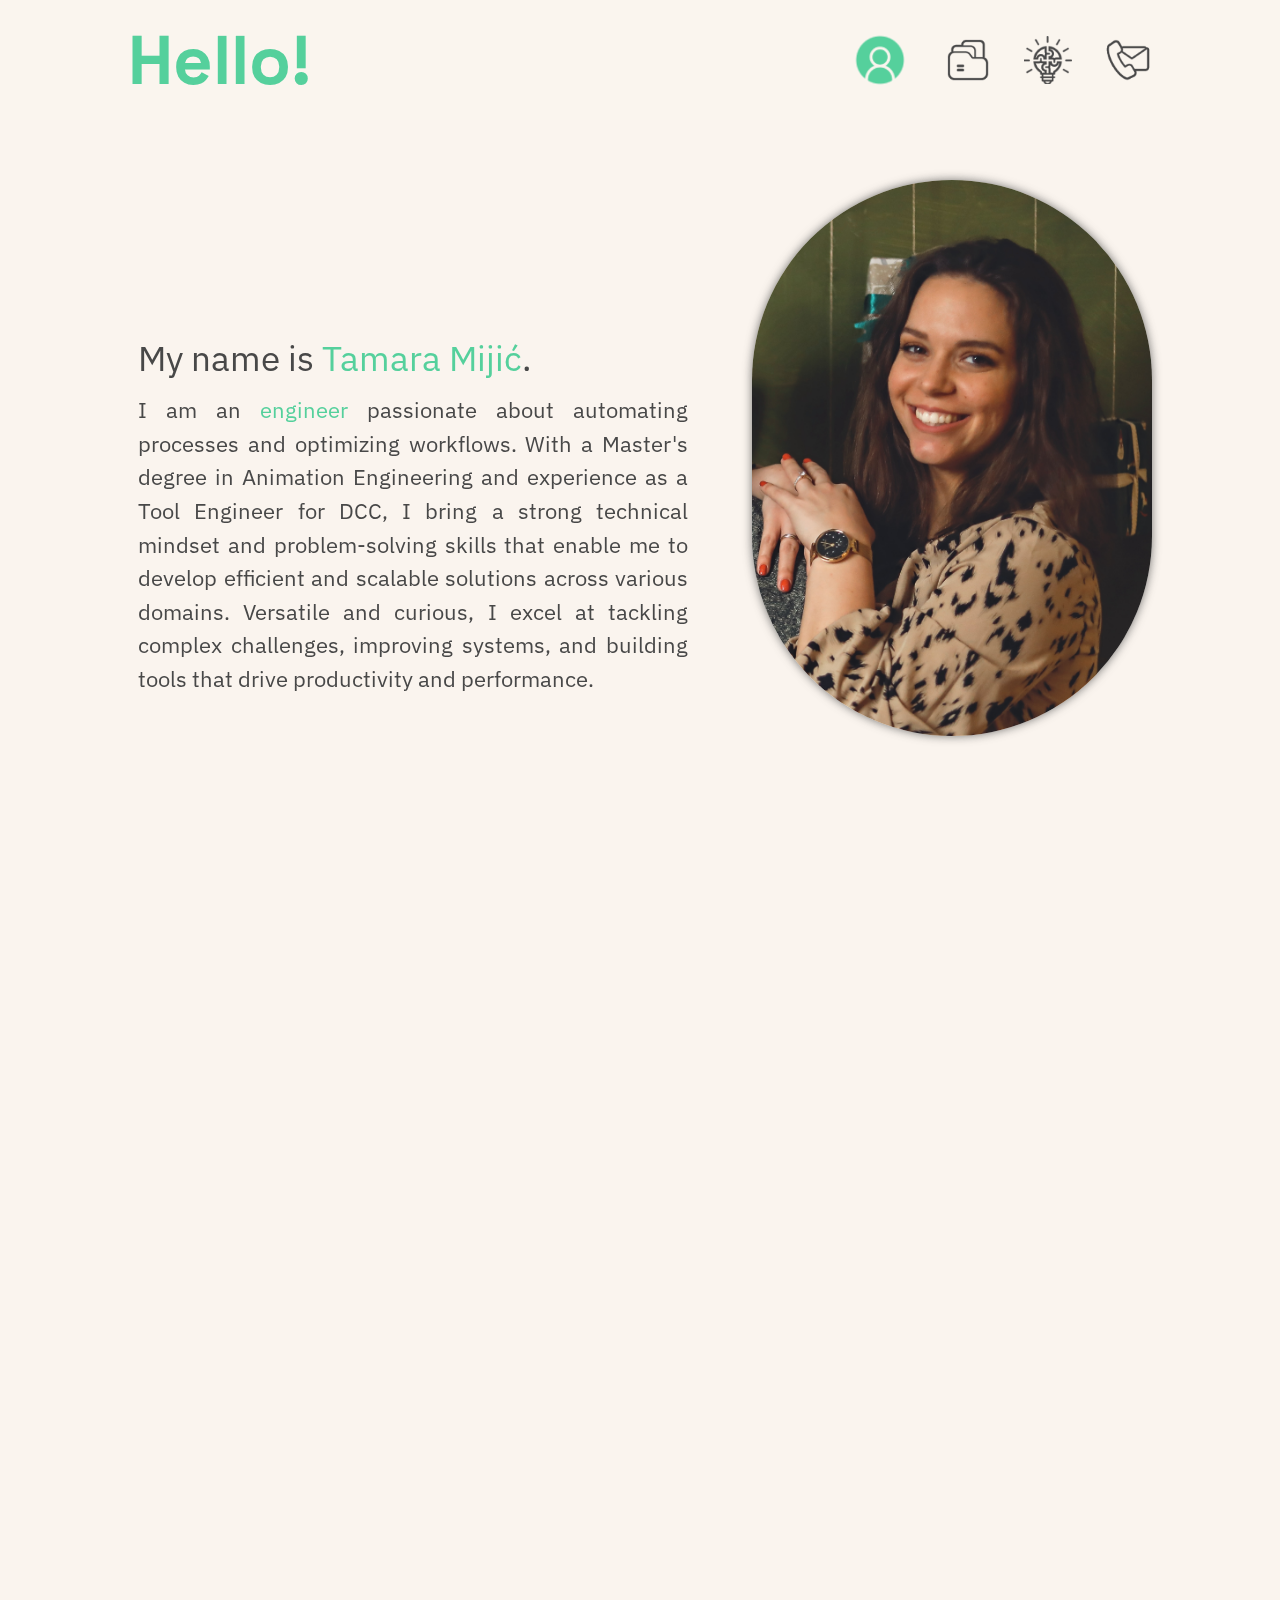
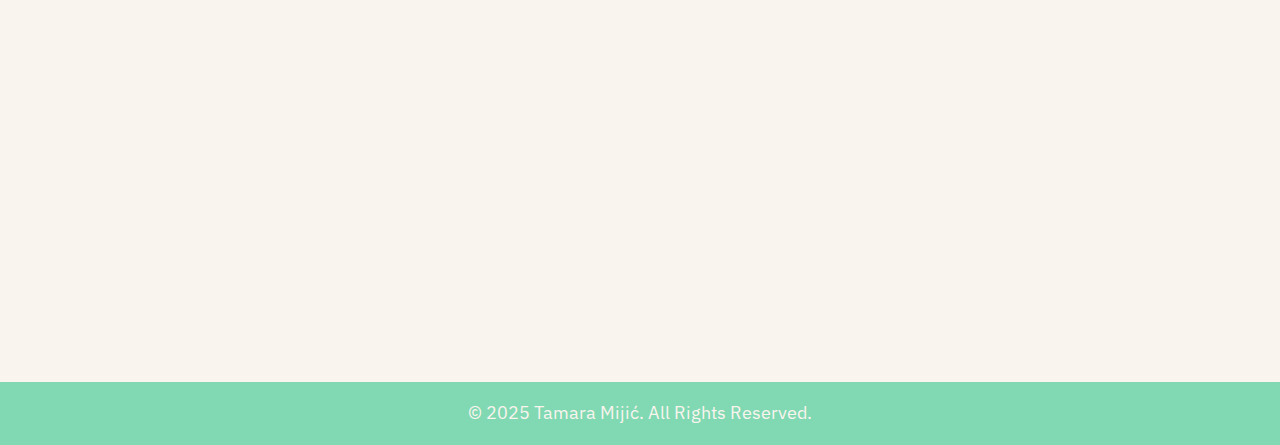
==== index.html @ fde425cc "Add files via upload" ====
<!DOCTYPE html>
<html lang="en">
<head>
    <meta charset="UTF-8">
    <meta name="viewport" content="width=device-width, initial-scale=1.0">
    <title>Tamara Mijic Portfolio</title>
    <link rel="stylesheet" href="styles.css">
    <link href="https://fonts.googleapis.com/css2?family=IBM+Plex+Sans:wght@400;700&family=Space+Grotesk:wght@400;700&display=swap" rel="stylesheet">

</head>
<body>

    <!-- Top Quick Access Menu with Icons (right-aligned) -->
    <header id="header">
        <div id="header-content">
            <h2 id="header-title">Hello!</h2>
            <div class="menu">
                <div id="aboutMenu" class="menu-item active" onclick="scrollToSection('about')">
                    <img src="icons/about-selected.png" alt="About" class="menu-icon">
                    <h2 class="menu-text">About me</h2>
                </div>
                <div id="projectsMenu" class="menu-item" onclick="scrollToSection('projects')">
                    <img src="icons/projects.png" alt="Projects" class="menu-icon">
                    <h2 class="menu-text">Projects</h2>
                </div>
                <div id="skillsMenu" class="menu-item" onclick="scrollToSection('skills')">
                    <img src="icons/skill.png" alt="Skills" class="menu-icon">
                    <h2 class="menu-text">Skills</h2>
                </div>
                <div id="contactMenu" class="menu-item" onclick="scrollToSection('contact')">
                    <img src="icons/contact.png" alt="Contact" class="menu-icon">
                    <h2 class="menu-text">Contact</h2>
                </div>
                <div id="Menu" class="dropdown" onclick="openMenu()">
                    <img src="icons/menu.png" alt="Contact" class="menu-icon">
                    <ul class="dropdown-menu">
                        <li class="dropdown-item"><a id="aboutDrop"><h3>About me</h3></a></li>
                        <li class="dropdown-item"><a id="projectsDrop"><h3>Projects</h3></a></li>
                        <li class="dropdown-item"><a id="skillsDrop"><h3>Skills</h3></a></li>
                        <li class="dropdown-item"><a id="contactDrop"><h3>Contact</h3></a></li>
                    </ul>
                </div>
            </div>
        </div>
    </header>

    <!-- Main content area with minimized side cards -->
    <main id="main-content">
        <section id="main-card">
            <div id="about" class="card visible">
                <img id="about-small-img" src="icons/tamaramijic.jpg" />
                <div>
                    <p>My name is <span class="highlight">Tamara Mijić</span>.</p>
                    <p>I am an <span class="highlight">engineer</span> passionate about automating processes and optimizing workflows. With a Master's degree in Animation Engineering and experience as a Tool Engineer for DCC, I bring a strong technical mindset and problem-solving skills that enable me to develop efficient and scalable solutions across various domains. Versatile and curious, I excel at tackling complex challenges, improving systems, and building tools that drive productivity and performance.</p>
                </div>
                <img id="about-big-img" src="icons/tamaramijic.jpg" />
            </div>
            
            <div id="projects" class="card">
                <div class="">
                    <!-- experience, freelance work, academic background, -->
                    <h2>My experience spans across multiple domains.<br>This section highlights some of the key projects I have contributed to, categorized based on my professional experience, academic background, and additional creative initiatives that showcase my creativity and technical versatility beyond tool development and 3D graphics.</h2>
                    <div>
                        <div id="playstudios" class="project-categories">
                            <div class="category" id="multi-project-1">
                                <h3>Professional Projects<br>as Tool Engineer</h3>
                                <div class="multi-project-names">
                                    <p>Explore my key contributions and achievements as a Tool Engineer, where I developed solutions to streamline workflows and enhance productivity.</p>
                                    <div>
                                        <a href="projects.html?project=pipeline">Pipeline Tool</a>
                                        <a href="projects.html?project=match-vertices">Match Vertex Weights Tool</a>
                                        <a href="projects.html?project=pack-atlases">Pack into Atlases Tool</a>
                                        <a href="projects.html?project=web-app">Web App</a>
                                    </div>
                                    <a href="projects.html#professional"class="projects-button">Read more</a>
                                </div>
                            </div>
<!--
                            <div class="category" id="multi-project-2">
                                <h3>Freelance</h3>
                                <div class="multi-project-names">
                                    <p>A glimpse into my freelance work, where I tackled diverse challenges in animation, rigging, and tool development.</p>
                                    <div>
                                        <a href="#">EvoFashion Blendshapes</a>
                                        <a href="#">Animation Generator</a>
                                    </div>
                                    <a href="projects.html#freelance" class="projects-button">Read more</a>
                                </div>
                            </div>
-->
                            <div class="category" id="multi-project-3">
                                <h3>Education</h3>
                                <div class="multi-project-names">
                                    <p>Discover my academic projects, including my Master’s and Bachelor’s theses, along with early modeling and animation works that built my foundation.</p>
                                    <div>
                                        <a href="projects.html?project=master">Master’s Thesis</a>
                                        <span>"Automatic system for detailed face rig based on blendshapes in Maya"</span>
                                        <a href="projects.html?project=bachelor">Bachelor’s Thesis</a>
                                        <span>"Automatic system for full body rig in Maya"</span>
                                        <a href="projects.html?project=modeling">Modeling Projects</a>
                                        <a href="projects.html?project=animation">Animation Projects</a>
                                    </div>
                                    <a href="projects.html#education" class="projects-button">Read more</a>
                                </div>
                            </div>
                            <div class="category" id="multi-project-4">
                                <h3>Additional Projects</h3>
                                <div class="multi-project-names">
                                    <p>A showcase of my work beyond tool engineering, including web development, design, and interior visualization projects.</p>
                                    <div>
                                        <a href="projects.html?project=web-dev">Web Development</a>
                                        <a href="projects.html?project=design">Design</a>
                                        <a href="projects.html?project=interior">Interior Visualization</a>
                                    </div>
                                    <a href="projects.html#additional" class="projects-button">Read more</a>
                                </div>
                            </div>
                        </div>
                    </div>
                </div>
            </div>      

            <div id="skills" class="card">
                <div class="content">
                    <div>
                        <h3 class="highlight">Technical Skills</h3>
                        <p>Python, C#, JavaScript, Swift, C++, SQL...</p>
                        <p>HTML, CSS, JS, React, REST APIs...</p>
                        <p>Maya, Unity, Photoshop, After Effects, UE4...</p>
                        <h3 class="highlight">Secondary Skills</h3>
                        <p>Modeling, rigging, animation, design (as a generalist)</p>
                        <h3 class="highlight">Soft Skills:</h3>
                        <p>Problem-solving, quick learning, flexibility, attention to detail...</p>
                    </div>
                    <img src="icons/skills2.png" />
                </div>
            </div>

            <div id="contact" class="card">
                <h1>Let's Work Together</h1>
                <p id="contact-description">
                    Have a project in mind, a job opportunity, or just want to say hi?<br> 
                    Feel free to reach out — I’d love to hear from you!
                </p>
                <div class="contact-content">
                    <div class="contact-item">
                        <h1>Connect with Me</h1>
                        <a href="https://www.linkedin.com/in/tamara-mijic-98b478173/" target="_blank" class="contact-button linkedin">
                            <h2>LinkedIn</h2>
                        </a>
                    </div>
                    <div class="contact-item">
                        <h1>Email Me</h1>
                        <a href="mailto:tamara.ledy.96@gmail.com" class="contact-button email">
                            <h2>tamara.ledy.96@gmail.com</h2>
                        </a>
                    </div>
                    <div class="contact-item">
                        <h1>Get My Resume</h1>
                        <a href="Resume_Tamara_Mijic.png" target="_blank" download="Resume_Tamara_Mijic.png" class="contact-button linkedin">
                            <h2>Resume</h2>
                        </a>
                    </div>
                </div>

                <p class="thank-you highlight">Thank You for Visiting!</p>
            </div>


        </section>
    </main>

    <footer>
        <p>&copy; 2025 Tamara Mijić. All Rights Reserved.</p>
    </footer>

    <script src="script.js"></script>
</body>
</html>
---- styles.css ----
:root {
    
    --primary-bg: #faf4ee;
    --secondary-bg: #484848;
    
    --light-color: rgb(85, 208, 156);
    --light-tr-color: rgba(85, 208, 156, 0.74);
    
    --dark-color: rgb(72, 72, 72);
    --dark-tr-color: rgba(72, 72, 72, 0.74);
    
    --transition-fast: all 0.3s ease;
    --transition-slow: all 1s ease 0.1s;
    
    --xxs-font-size: 0.85rem;
    --xs-font-size: 0.98rem;
    --s-font-size: 1.1rem;
    --m-font-size: 1.4rem;
    --ml-font-size: 1.7rem;
    --l-font-size: 2.2rem;
    --xl-font-size: 3rem;
    --xxl-font-size: 4.3rem;
    
}


/* Global Styles */
/*
html {
    scroll-behavior: smooth;
}
*/

body {
    font-family: 'IBM Plex Sans', sans-serif;
    margin: 0;
    padding: 0;
    background-color: var(--primary-bg);
    color: var(--dark-color);
}

h1, h2, h3 {
    font-family: 'Space Grotesk', sans-serif;
    margin: 0;
}

p {
    font-size: var(--m-font-size);
    text-align: justify;
    line-height: 1.5;
    margin: 0.5rem 0rem;
}


/* MENU */
/* container for head line */
header {
    background-color: rgba(250, 244, 238, 0.76);
    backdrop-filter: blur(10px);
    -webkit-backdrop-filter: blur(10px);
    position: fixed;
    top: 0;
    left: 0;
    right: 0;
    display: flex;
    justify-content: center;
    align-items: center;
    z-index: 1000;
    max-width: 100vw;
}

#header-content {
    display: flex;
    justify-content: space-between;
    align-items: center;
    width: 100%;
    padding: 1rem 10vw;
}

/* title changed based on card content */
#header-title {
    font-size: var(--xxl-font-size);
    color: var(--light-color);
}

/* container for menu items */
.menu {
    display: flex;
    justify-content: flex-end;
    gap: 2rem;
}

/* menu item initial */
.menu-item {
    display: flex;
    align-items: center;
    position: relative;
    overflow: hidden;
    cursor: pointer;
}
.menu-icon {
    width: 3rem;
    height: 3rem;
    margin: 0.5rem 0;
    transition:
        transform 0.1s ease,
        margin 0.1s ease;
}
.menu-text {
    display: inline-block;
    visibility: hidden;
    overflow: hidden;
    white-space: nowrap;
    border-radius: 0.3rem;
    font-size: var(--m-font-size);
    text-align: center;
    width: 0;
    margin-left: 0;
    padding: 0;
    opacity: 0;
    transition:
        all 0.5s ease 0.3s,
        opacity 0.3s ease 0.3s,
        visibility 0s linear 0.3s;
}
/* active menu item text color */
.active .menu-text {
    color: var(--light-color)
}

/* Dropdown Menu */
.dropdown-menu {
    list-style: none;
    position: absolute;
    top: 100%;
    right: 0;
    background: rgba(250, 244, 238, 0.76);
    background-filter: blur(10px);
    -webkit-backdrop-filter: blur(10px);
    padding: 0rem;
    margin: 0rem;
    display: none;
    min-width: 7rem;
    box-shadow: 0px 4px 4px rgba(0, 0, 0, 0.27);
    z-index: 1001;
    width: 7rem;
    border-bottom-left-radius: 0.8rem;
}

.dropdown-item {
    margin: 0rem;
    font-size: var(--xs-font-size);
    height: 2.8rem;
    text-align: center;
    align-content: center;
    text-transform: uppercase;
}

.dropdown-item:hover {
    color: var(--light-color);
    transform: scale(1.1);
}

@media (min-width: 450px) {
    #header-title {
        font-size: var(--xl-font-size);
        padding-left: 0rem;
    }
    #Menu {
        display: none;
    }
}

/* only for wide screen show menu text */
@media (min-width: 950px) {
    /* text for hovered item   */
    .menu-item:hover .menu-text {
        width: 6.25rem;
        visibility: visible;
        opacity: 1;
        margin-left: 0.3rem;
        padding: 0.3rem 0.625rem;
        transition-delay: 0s, 0s, 0s, 0s, 0s;
    }
    /* icon for active and hovered item   */
    .menu-item:hover .menu-icon, .active .menu-icon {
        transform: scale(1.3);
        margin: 0.5rem 0.5rem;
    }
    #Menu {
        display: none;
    }
    #header-title {
        font-size: var(--xxl-font-size);
    }
}

/* small screen only pops up icon and change its color */
@media (max-width: 450px) {
    .menu {
        gap: 0.3rem;
    }
    #header-content {
        padding: 1rem 1.4rem;
    }
    #header-title {
        font-size: var(--l-font-size);
        padding-left: 0.4rem;
    }
    .menu-icon {
        width: 2.1rem;
        height: 2.1rem;
    }
    .menu-item:not(.active) {
        display: none;
    }
    .menu-item:hover .menu-icon, .active .menu-icon {
        transform: scale(1.25);
        margin: 0.24rem;
    }
}


/* MAIN CONTENT */
/* centred content */
main {
    display: flex;
    justify-content: center;
    align-items: center;
    width: 100%;
    margin: 0;
    padding: 0;
}

/* container for full content is 85%, as one column layout, start from top */
#main-card {
    max-width: 100%;
/*    width: 85%;*/
    display: flex;
    flex-direction: column;
    justify-content: center;
    align-items: center;
    margin: 0;
    padding: 0;
    overflow-x: hidden;
}



.card {
/*    position: relative;*/
    max-width: 80vw;
    padding: 3rem;
    padding-top: 6.25rem;
    border-radius: 0.5rem;
    opacity: 0;
/*    right: -8.125rem;*/
/*    transform: translateX(8.125rem);*/
    will-change: opacity, transform;
    transition:
        opacity 0.5s ease-out,
        transform 0.5s ease-out;
}

@media (max-width: 950px) {
    #main-card {
        overflow-x: scroll;
    }
    
}

.visible {
    opacity: 1;
/*    transform: translateX(0);*/
}

.highlight{
    color: var(--light-color);
}

.highlight-tr{
    color: var(--light-tr-color);
}

.content {
    display: flex;
    justify-content: space-between;
    flex-wrap: wrap;
/*    width: 100%;*/
}

#about {
    display: flex;
    justify-content: center;
    align-items: center;
    flex-direction: row;
}

#about p {
    margin-left: 0.625rem;
    margin-right: 4rem;
    max-width: 35rem;
}

#about p:first-child {
    margin-top: 12.5rem;
    font-size: var(--l-font-size);
}

#about img {
    max-width: 25rem;
    height: auto;
    border-radius: 15.6rem;
    margin-top: 5rem;
    box-shadow: 0px 0px 10px var(--dark-tr-color);
}

#about-small-img {
    width: 17rem;
    display: none;
    margin: 0rem;
}

@media (max-width: 950px) {
    #about {
        flex-direction: column;
    }
    #about p:first-child {
        margin-top: 3rem;
    }
    #about-big-img {
        display: none;
    }
    
    #about-small-img {
        display: block;
        margin: 0rem;
    }
    p {
        text-align: center;
    }
    #about p {
        margin-right: 0rem;
    }
}

@media (max-width: 750px) {
    p {
        font-size: var(--s-font-size);
    }
    #about p:first-child {
        font-size: var(--ml-font-size);
    }
}

#projects {
    padding-top: 10rem;
    padding-bottom: 9.4rem;
}

#projects{
    display: flex;
    flex-direction: column;
    justify-content: center;
/*    max-width: 80em;*/
    align-items: center;
    gap: 1rem;
}

#projects h2 {
    text-align: center;
    font-size: var(--m-font-size);
    font-weight: 400;
    line-height: 1.3;
    max-width: 50em;
    padding: 0rem 2.5rem;
}

.project-categories {
    display: flex;
    gap: 1.9rem;
    padding: 0.625rem 0rem;
    display: flex;
    justify-content: center;
    align-items: center;
    flex-wrap: wrap;
}

.category {
    width: 18.75rem;
    height: 20.625rem;
    border-radius: 1.9rem;
    box-shadow: 0 4px 1px rgba(1, 1, 1, 0.2);
    font-size: var(--m-font-size);
    padding: 0rem 1rem 0rem 1rem;
    display: flex;
    flex-direction: column;
    justify-content: center;
    align-items: center;
    background-color: var(--light-tr-color);
    margin-bottom: auto;
    transition:
        var(--transition-slow);
/*        all 1s ease 0.1s;*/
}

.category:hover {
    padding: 1.9rem 1.25rem 0rem 1.25rem;
    background-color: rgb(100, 100, 100, 0.1);
}

#multi-project-1:hover {
    height: 30.6rem;
}
/*
#multi-project-2:hover {
    height: 22.2rem;
}
*/
#multi-project-3:hover {
    height: 34.2rem;
}
#multi-project-4:hover {
    height: 24.8rem;
}

.multi-project-names {
    display: flex;
    flex-direction: column;
    justify-content: center;
    gap: 1.25rem;
    width: 100%;
    opacity: 0;
    height: 0%;
    transition:
        all 0.7s ease 0.1s;
}

.multi-project-names p{
    text-align: center;
    font-size: var(--xs-font-size);
}

.multi-project-names a{
    text-align: center;
    font-size: 1.25rem;
    text-decoration: none;
    color: var(--light-tr-color);
    font-weight: 600;
}

.multi-project-names a:visited {
    color: var(--light-tr-color);
}

.multi-project-names a:hover {
    color: rgb(116, 203, 166);
    transform: scale(1.08);
}

.multi-project-names div {
    display: flex;
    flex-direction: column;
    justify-content: center;
    gap: 0.625rem;
}


.category:hover .multi-project-names {
    opacity: 1;
    height: 100%;
    transition:
        var(--transition-slow),
        opacity 0.8s ease 0.7s;
}

.category h3 {
    margin: 0rem;
    text-align: center;
    margin-top: 0rem;
    transition:
        all 0.9s ease 0.1s;
    z-index: 200;
    font-size: var(--l-font-size);
}

.category h3, .project h3 {
    color: var(--primary-bg);
    
}

.category:hover h3 {
    font-size: var(--ml-font-size);
    color: var(--light-color);
    margin-top: 0.625rem;
    transition:
        all 1s ease 0.1s;
}

.projects-button {
    text-decoration: none;
    width: 13.75rem;
    border-radius: 1.9rem;
    color: var(--primary-bg) !important;
    font-weight: 400 !important;
    background-color: var(--light-tr-color);
    padding: 1rem 1.6rem;
    box-shadow: 0px 3px 1px var(--dark-tr-color);
    font-size: var(--s-font-size);
    border: none;
    margin: 1.25rem 1.25rem;
}

.projects-button:hover {
    transform: scale(1.05);
    background-color: rgb(116, 203, 166);
    box-shadow: 0px 3px 1px var(--dark-color);
}

.multi-project-names span{
    font-size: var(--xs-font-size);
    color: rgb(116, 203, 166);
    text-align: center;
    margin-top: -0.5rem;
    margin-bottom: 0.18rem;
    padding: 0rem 2rem;
}

@media (max-width: 750px) {
    #projects h2 {
        font-size: var(--s-font-size);
    }
    .category {
        width: 15rem;
        height: 17rem;
    }
    .multi-project-names p{
        font-size: var(--xs-font-size);
    }
    .multi-project-names a{
        font-size: var(--s-font-size);
    }
    .category h3 {
        font-size: var(--ml-font-size);
    }
    .category:hover h3 {
        font-size: var(--m-font-size);
    }
    .multi-project-names span {
        font-size: var(--xs-font-size);
        padding: 0rem;
    }
    .projects-button {
        width: 9.5rem;
    }
    
}

#skills h3 {
    margin-top: 1.2rem;
    margin-bottom: 0.5rem;
    font-size: var(--ml-font-size);
}

#skills h3:first-child {
    margin-top: 15rem;
}

#skills p {
    margin-bottom: 0.5rem;
    text-align: left;
}

#skills img {
    max-height: 40vw;
    margin-top: 5rem;
}


@media (max-width: 950px) {
    #skills h3:first-child {
        margin-top: 0rem;
    }
    #skills img {
        margin: 3rem;
        max-height: 35rem;
    }
    #skills p {
        font-size: var(--s-font-size);
    }
    #skills h3 {
        font-size: var(--m-font-size);
    }
}

@media (max-width: 750px) {
    #skills h3:first-child {
        margin-top: 0rem;
    }
    #skills img {
        max-height: 28rem;
    }
}

#contact {
    text-align: center;
    margin: 3.2rem 0rem;
    max-width: 80vw;
}

.contact-content {
    display: flex;
    justify-content: center;
    gap: 6.25rem;
    flex-wrap: wrap;
    max-width: 80vw;
}

#contact h1 {
    font-size: 1.9rem;
    margin: 0.9rem;
}

#contact-description {
    margin-top: 2.5rem;
    margin-bottom: 1rem;
    text-align: center;
}

.thank-you {
    margin-top: 5rem;
    font-size: var(--xl-font-size);
    font-weight: 800;
    text-align: center;
}

#contact a{
    color: var(--light-color);
    text-decoration: none;
}

#contact a:visited{
    color: var(--light-color);
}

#contact a:hover{
    color: rgb(123, 237, 189);
}

@media (max-width: 750px) {
    .contact-content {
        gap: 2rem;
    }
    
    #contact h1 {
        font-size: var(--m-font-size);
        margin: 0.5rem;
    }
    
    .thank-you {
        margin-top: 3rem;
        font-size: var(--ml-font-size);
    }
    
    h2 {
        font-size: var(--m-font-size);
        margin-top: 0.5rem;
        margin-bottom: 0.3rem;
    }
    
    #contact-description {
        font-size: var(--s-font-size);
        margin-top: 1.5rem;
    }
}


footer {
    text-align: center;
    padding: 0.625rem 0rem;
    color: var(--dark-color);
    background-color: var(--light-tr-color);
    
}

footer p {
    text-align: center;
    font-size: var(--s-font-size);
    color: var(--primary-bg);
}


/* PROJECTS */
.menu a{
    text-decoration: none;
    color: inherit;
}

#projects-footer {
    display: flex;
    justify-content: center;
    gap: 3.2rem;
    align-items: center;
    margin-left: -3.75rem;
}

#projects-footer h2{
    text-align: center;
    font-size: var(--m-font-size);
    color: var(--primary-bg);
    margin: 1.25rem 0rem;
}

#projects-footer a {
    text-decoration: none;
}

#projects-footer a:hover h2 {
    transform: scale(1.13);
    color: rgb(183, 253, 224);
}

.projects-section {
    display: flex;
    flex-direction: column;
    justify-content: center;
    align-items: center;
    gap: 1rem;
}

#professional {
    padding-top: 9.4rem;
}

.projects-section h2 {
    text-align: center;
}

.project-carousel {
    display: flex;
    overflow-x: scroll;
    gap: 1.9rem;
    padding: 0.625rem 0.625rem;
    display: flex;
    justify-content: center;
    align-items: center;
}

.project {
    width: 12rem;
    height: 24rem;
    background: rgb(62, 62, 62, 0.5);
    border-radius: 1.9rem;
    box-shadow: -3px 5px 1px var(--light-tr-color);
    font-size: var(--m-font-size);
    padding: 1.6rem 1.25rem;
    margin: 0.625rem;
    display: flex;
    flex-direction: column;
    justify-content: flex-end;
    align-items: flex-start;
    background-position: center;
    background-repeat: no-repeat;
    background-blend-mode:  normal;
    cursor: pointer;
    opacity: 1;
    transition:
        all 0.3s ease 0s;
}


.project:hover {
    transform: scale(1.08);
}

.project:hover, .project.active {
    opacity: 0.6;
    background-blend-mode: screen;
}

#pipeline {
    background: url(icons/pioeline.png), var(--light-tr-color);
    background-size: cover;
}
#pack-atlases {
    background: url(icons/pack-into-atlases1.png), var(--light-tr-color);
    background-size: cover;
}
#match-vertices {
    background: url(icons/match-vertices.png), var(--light-tr-color);
    background-size: cover;
}
#web-app {
    background: url(icons/web-app.png), var(--light-tr-color);
    background-size: cover;
}
#master {
    background: url(icons/master.png), var(--light-tr-color);
    background-size: cover;
}
#bachelor {
    background: url(icons/bachelor.png), var(--light-tr-color);
    background-size: cover;
}
#modeling {
    background: url(icons/modeling.png), var(--light-tr-color);
    background-size: cover;
}
#animation {
    background: url(icons/animations.png), var(--light-tr-color);
    background-size: cover;
}
#web-dev {
    background: url(icons/web.png), var(--light-tr-color);
    background-size: cover;
}
#design {
    background: url(icons/design.png), var(--light-tr-color);
    background-size: cover;
}
#interior {
    background: url(icons/interior.png), var(--light-tr-color);
    background-size: cover;
}

.content-card {
    padding: 0rem;
    margin: 0 5rem 3rem 5rem;
    width: 90vw;
    height: auto;
    max-height: 43rem;
    background-color: rgb(100, 100, 100, 0.1);
    border-radius: 1.9rem;
    box-shadow: 0 4px 1px rgba(1, 1, 1, 0.2);
    transition:
        all 0.7s ease,
        max-height 0.7s ease;
    overflow-y: scroll;
    overflow-x: scroll;
}

.project-content {
    padding: 0rem;
    margin: 0rem;
    max-height: 0rem;
    opacity: 0;
    overflow: hidden;
    transition:
        max-height 0.7s ease,
        opacity 1s ease 0.5s,
        padding 0.7s ease 0.3s;
}

.project-content.active {
    max-height: 62.5rem;
    opacity: 1;
}

.project-content h2 {
    text-align: center;
}

.project-content ul il p span {
    font-size: var(--m-font-size);
    font-family: 'Space Grotesk', sans-serif;
}

.project-content p {
    font-size: var(--s-font-size);
}

.project-contnet-img {
    margin: 1.9rem;
    padding: 0.625rem;
}

.project-contnet-img img {
    margin: 3.2rem;
    border-radius: 0.625rem;
    width: 31.25rem;
}

.project-inline {
    padding-right: 2.5rem;
}

.project-img-inline {
    float: right;
    margin: 1.25rem;
    padding: 1.25rem;
    max-width: 44rem;
    height: auto;
}

.project-img-inline img {
    height: auto;
    display: block;
}

.project-content ul il p {
    margin: 0.5rem;
}

p.highlight2 {
    font-size: var(--s-font-size);
    text-transform: uppercase;
    margin-top: 1.875rem !important;
    margin-top: 0.8rem !important;
}

.project-text {
    display: inline-flex;
    justify-content: center;
    align-items: center;
}

iframe {
    flex-shrink: 0;
}

.project-text iframe {
    margin: 0rem 2.5rem;
}

.big-image {
    height: 22rem;
    display: flex;
    justify-content: space-evenly;
    align-items: center;
    margin-bottom: -0.625rem;
    z-index: 1;
    transition:
        all 1s ease 0.1s;
}

.big-image img {
    object-fit: cover;
    border-radius: 0.625rem;
}

.small-img-row {
    display: flex;
    flex-direction: row;
    justify-content: flex-start;
    width: 100%;
    gap: 0.32rem;
    overflow-x: scroll;
    scroll-behavior: smooth;
    z-index: 99;
    padding-top: 1.25rem;
}

#animation-content .small-img-row {
    justify-content: space-around;
    gap: 3.2rem;
}

.small-img-row img:first-child {
    margin-left: 6.25rem;
}
.small-img-row img:last-child {
    margin-right: 6.25rem;
}

.small-img {
    border: 2px solid rgba(250, 244, 238, 0.22);
    width: 18.75rem;
    height: auto;
    object-fit: cover;
    border-radius: 1rem;
    cursor: pointer;
    z-index: 99;
    padding: 0rem;
    box-shadow: none;
    transition:
        transform 0.3s,
        border-radius 0.7s ease 0.1s;
}

.small-img:hover {
    transform: translateY(-17px);
}

.small-img.active {
    border-radius: 3.75rem;
}

.gallery-imgs {
    overflow-x: scroll;
    display: flex;
    flex-direction: row;
    justify-content: flex-start;
    height: 34rem;
    overflow-x: scroll;
    scroll-behavior: smooth;
}

.gallery-img {
    margin-top: auto;
    margin-bottom: auto;
    transition:
        transform 1s ease 0.1s;
}

.gallery-img:hover {
    transform: scale(1.5);
}

#designFirst {
    margin-left: 3.2rem;
}
#designLast {
    margin-right: 3.2rem;
}

#designFirst:hover {
    transform: scale(1.5) translateX(2rem);
}

#designLast:hover {
    transform: scale(1.5) translateX(-4.4rem);
}

.gallery-img img {
    padding: 3.2rem;
    border-radius: 0.625rem;
    height: 22rem;
}

#web-dev-content .content {
    justify-content: center;
    gap: 6.25rem;
}

#web-dev-content .content p {
    text-align: center;
    margin-top: 0rem;
}

.align-center {
    display: flex;
    flex-direction: column;
    justify-content: center;
    align-items: center;
    height: 100%;
}

.align-center h3 {
    margin-top: 1.25rem;
}

#interior-content img {
    max-width: 60vw;
    border-radius: 1.25rem;
    margin-top: 1rem;
}

@media (max-width: 768px) {

}
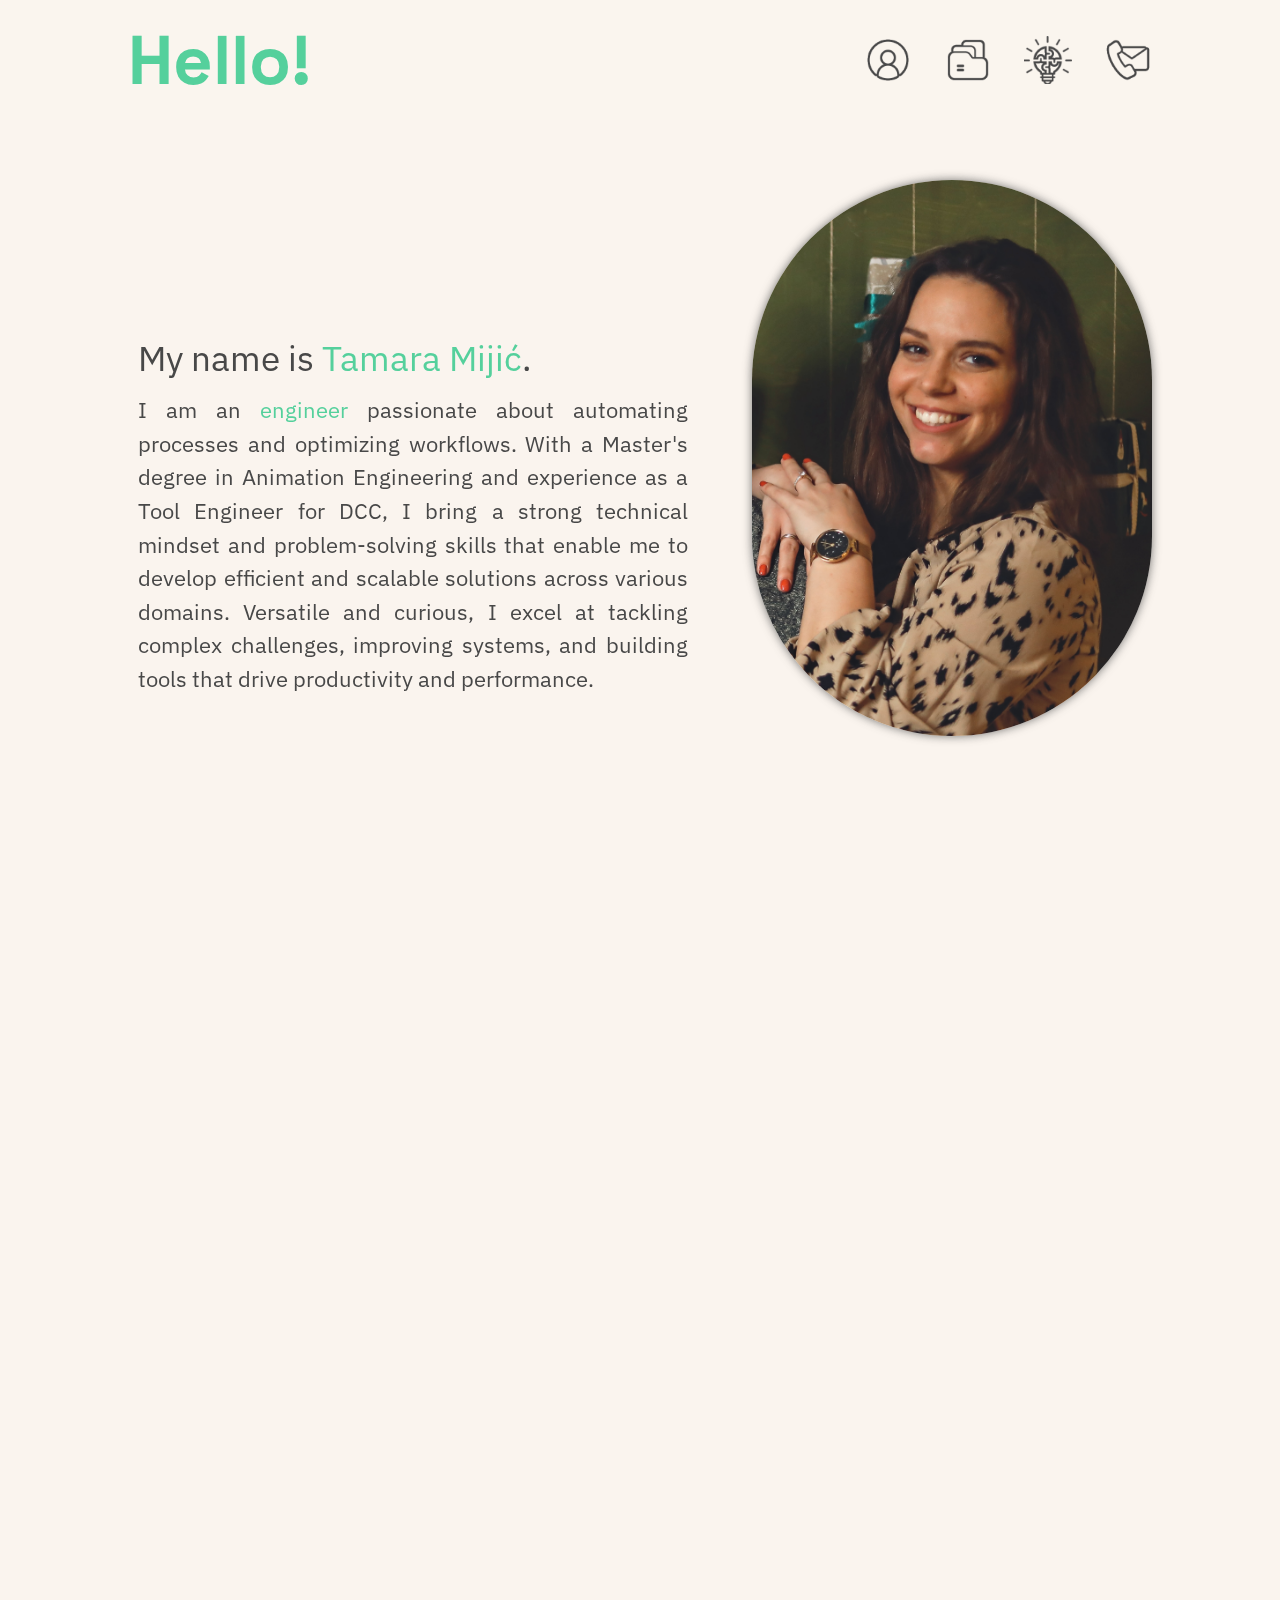
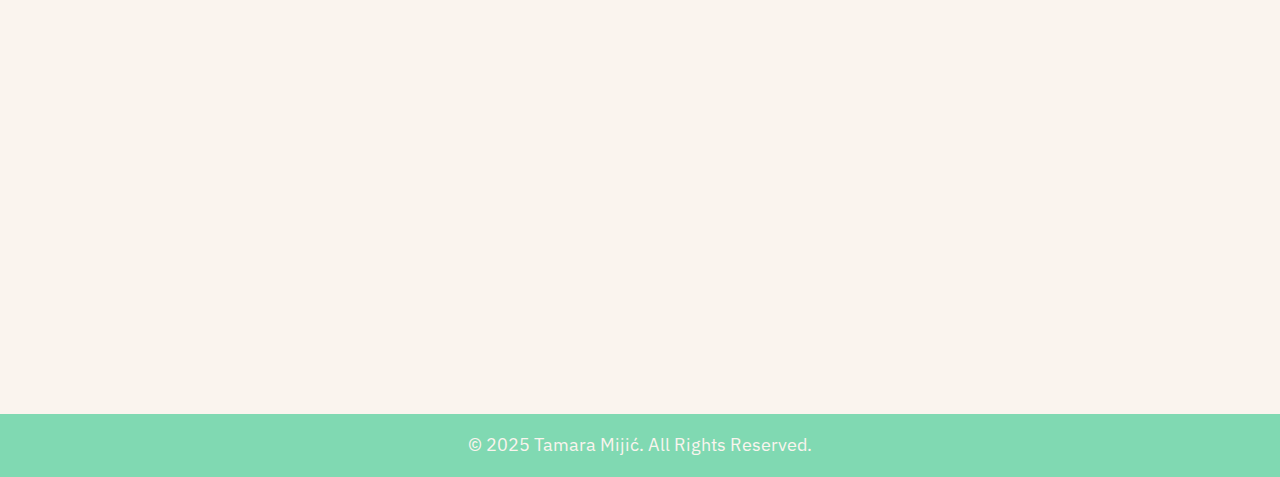
==== commit 48d5f55b: "polish" ====
--- a/index.html
+++ b/index.html
@@ -15,24 +15,24 @@
         <div id="header-content">
             <h2 id="header-title">Hello!</h2>
             <div class="menu">
-                <div id="aboutMenu" class="menu-item active" onclick="scrollToSection('about')">
-                    <img src="icons/about-selected.png" alt="About" class="menu-icon">
+                <div id="aboutMenu" class="menu-item" onclick="scrollToSection('about')">
+                    <img src="./icons/about.png" alt="About" class="menu-icon">
                     <h2 class="menu-text">About me</h2>
                 </div>
                 <div id="projectsMenu" class="menu-item" onclick="scrollToSection('projects')">
-                    <img src="icons/projects.png" alt="Projects" class="menu-icon">
+                    <img src="./icons/projects.png" alt="Projects" class="menu-icon">
                     <h2 class="menu-text">Projects</h2>
                 </div>
                 <div id="skillsMenu" class="menu-item" onclick="scrollToSection('skills')">
-                    <img src="icons/skill.png" alt="Skills" class="menu-icon">
+                    <img src="./icons/skill.png" alt="Skills" class="menu-icon">
                     <h2 class="menu-text">Skills</h2>
                 </div>
                 <div id="contactMenu" class="menu-item" onclick="scrollToSection('contact')">
-                    <img src="icons/contact.png" alt="Contact" class="menu-icon">
+                    <img src="./icons/contact.png" alt="Contact" class="menu-icon">
                     <h2 class="menu-text">Contact</h2>
                 </div>
                 <div id="Menu" class="dropdown" onclick="openMenu()">
-                    <img src="icons/menu.png" alt="Contact" class="menu-icon">
+                    <img src="./icons/menu.png" alt="Contact" class="menu-icon">
                     <ul class="dropdown-menu">
                         <li class="dropdown-item"><a id="aboutDrop"><h3>About me</h3></a></li>
                         <li class="dropdown-item"><a id="projectsDrop"><h3>Projects</h3></a></li>
@@ -48,12 +48,12 @@
     <main id="main-content">
         <section id="main-card">
             <div id="about" class="card visible">
-                <img id="about-small-img" src="icons/tamaramijic.jpg" />
+                <img id="about-small-img" src="./images/tamaramijic.jpg" />
                 <div>
                     <p>My name is <span class="highlight">Tamara Mijić</span>.</p>
                     <p>I am an <span class="highlight">engineer</span> passionate about automating processes and optimizing workflows. With a Master's degree in Animation Engineering and experience as a Tool Engineer for DCC, I bring a strong technical mindset and problem-solving skills that enable me to develop efficient and scalable solutions across various domains. Versatile and curious, I excel at tackling complex challenges, improving systems, and building tools that drive productivity and performance.</p>
                 </div>
-                <img id="about-big-img" src="icons/tamaramijic.jpg" />
+                <img id="about-big-img" src="./images/tamaramijic.jpg" />
             </div>
             
             <div id="projects" class="card">
@@ -132,7 +132,7 @@
                         <h3 class="highlight">Soft Skills:</h3>
                         <p>Problem-solving, quick learning, flexibility, attention to detail...</p>
                     </div>
-                    <img src="icons/skills2.png" />
+                    <img src="./images/skills2.png" />
                 </div>
             </div>
 
@@ -157,7 +157,7 @@
                     </div>
                     <div class="contact-item">
                         <h1>Get My Resume</h1>
-                        <a href="Resume_Tamara_Mijic.png" target="_blank" download="Resume_Tamara_Mijic.png" class="contact-button linkedin">
+                        <a href="TamaraMijic_Resume.pdf" target="_blank" download="TamaraMijic_Resume.pdf" class="contact-button linkedin">
                             <h2>Resume</h2>
                         </a>
                     </div>
--- a/styles.css
+++ b/styles.css
@@ -25,11 +25,9 @@
 
 
 /* Global Styles */
-/*
 html {
     scroll-behavior: smooth;
 }
-*/
 
 body {
     font-family: 'IBM Plex Sans', sans-serif;
@@ -379,6 +377,7 @@
 .project-categories {
     display: flex;
     gap: 1.9rem;
+    margin-top: 2rem;
     padding: 0.625rem 0rem;
     display: flex;
     justify-content: center;
@@ -720,6 +719,18 @@
     color: rgb(183, 253, 224);
 }
 
+@media (max-width: 750px) {
+    #projects-footer {
+        flex-direction: column;
+        gap: 0;
+        margin-left: 0;
+    }
+    #projects-footer h2 {
+        font-size: var(--s-font-size);
+        margin: 0.5rem;
+    }
+}
+
 .projects-section {
     display: flex;
     flex-direction: column;
@@ -739,7 +750,8 @@
 .project-carousel {
     display: flex;
     overflow-x: scroll;
-    gap: 1.9rem;
+    width: 100vw;
+    gap: 1vw;
     padding: 0.625rem 0.625rem;
     display: flex;
     justify-content: center;
@@ -768,6 +780,20 @@
         all 0.3s ease 0s;
 }
 
+@media (max-width: 750px) {
+    .project-carousel {
+        gap: 0;
+    }
+    .project {
+        width: 5rem;
+        padding: 1rem 0.3rem;
+        height: 9rem;
+        font-size: var(--xxs-font-size);
+        margin: 0.4rem;
+        border-radius: 0.9rem;
+    }
+}
+
 
 .project:hover {
     transform: scale(1.08);
@@ -825,8 +851,9 @@
 
 .content-card {
     padding: 0rem;
-    margin: 0 5rem 3rem 5rem;
-    width: 90vw;
+    margin: 0 25rem 3rem 25rem;
+    max-width: 95vw;
+    width: 80vw;
     height: auto;
     max-height: 43rem;
     background-color: rgb(100, 100, 100, 0.1);
@@ -837,6 +864,13 @@
         max-height 0.7s ease;
     overflow-y: scroll;
     overflow-x: scroll;
+}
+
+@media (max-width: 750px) {
+    .content-card {
+        margin: 0;
+        width: 95vw;
+    }
 }
 
 .project-content {
@@ -852,7 +886,7 @@
 }
 
 .project-content.active {
-    max-height: 62.5rem;
+/*    max-height: 62.5rem;*/
     opacity: 1;
 }
 
@@ -872,6 +906,12 @@
 .project-contnet-img {
     margin: 1.9rem;
     padding: 0.625rem;
+}
+
+@media (max-width: 750px) {
+    .project-contnet-img{
+        margin: 0;
+    }
 }
 
 .project-contnet-img img {
@@ -1030,6 +1070,7 @@
 #web-dev-content .content {
     justify-content: center;
     gap: 6.25rem;
+    margin-top: 2rem;
 }
 
 #web-dev-content .content p {
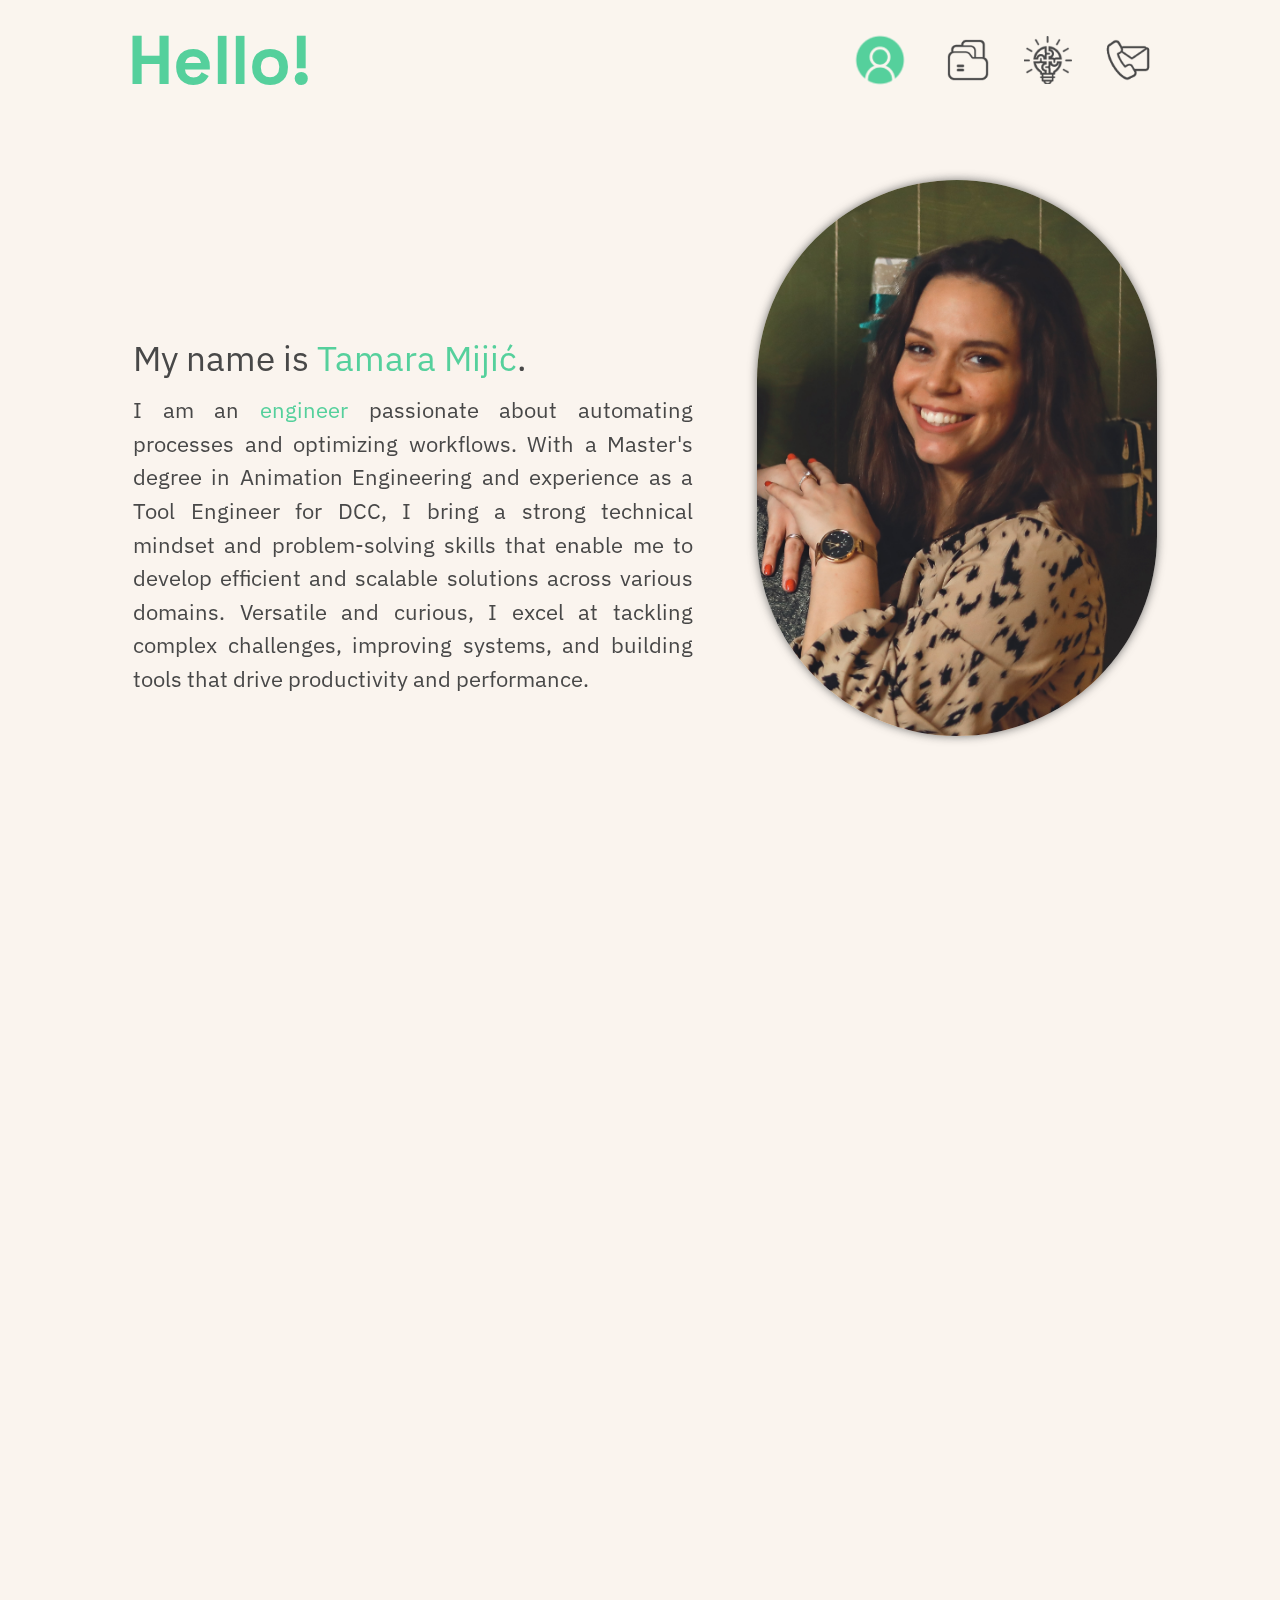
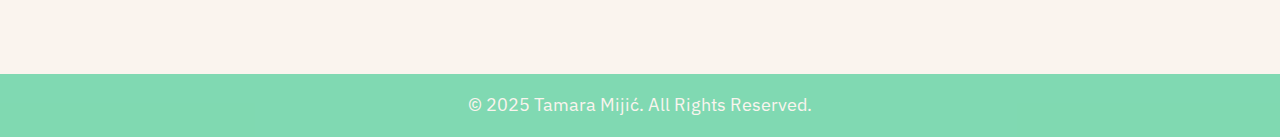
==== commit 30e3da5a: "responsive" ====
--- a/index.html
+++ b/index.html
@@ -130,7 +130,7 @@
                         <h3 class="highlight">Secondary Skills</h3>
                         <p>Modeling, rigging, animation, design (as a generalist)</p>
                         <h3 class="highlight">Soft Skills:</h3>
-                        <p>Problem-solving, quick learning, flexibility, attention to detail...</p>
+                        <p>Problem-solving, quick learning, flexibility, attention to detail,<br>teamwork, proactiveness, self-reliance...</p>
                     </div>
                     <img src="./images/skills2.png" />
                 </div>
--- a/styles.css
+++ b/styles.css
@@ -47,6 +47,14 @@
     text-align: justify;
     line-height: 1.5;
     margin: 0.5rem 0rem;
+}
+
+ul {
+    list-style: none;
+}
+
+.ul-no-tab {
+    padding: 0;
 }
 
 
@@ -247,7 +255,7 @@
 
 .card {
 /*    position: relative;*/
-    max-width: 80vw;
+    max-width: 85vw;
     padding: 3rem;
     padding-top: 6.25rem;
     border-radius: 0.5rem;
@@ -264,6 +272,10 @@
     #main-card {
         overflow-x: scroll;
     }
+    .card {
+        padding: 3rem 1rem 1rem 1rem;
+/*        max-width: vw;*/
+    }
     
 }
 
@@ -284,7 +296,6 @@
     display: flex;
     justify-content: space-between;
     flex-wrap: wrap;
-/*    width: 100%;*/
 }
 
 #about {
@@ -338,7 +349,7 @@
         text-align: center;
     }
     #about p {
-        margin-right: 0rem;
+        margin: 0rem;
     }
 }
 
@@ -354,13 +365,9 @@
 #projects {
     padding-top: 10rem;
     padding-bottom: 9.4rem;
-}
-
-#projects{
     display: flex;
     flex-direction: column;
     justify-content: center;
-/*    max-width: 80em;*/
     align-items: center;
     gap: 1rem;
 }
@@ -372,6 +379,15 @@
     line-height: 1.3;
     max-width: 50em;
     padding: 0rem 2.5rem;
+}
+
+@media (max-width: 750px) {
+    #projects {
+        padding-top: 5rem;
+    }
+    #projects h2 {
+        padding: 0rem;
+    }
 }
 
 .project-categories {
@@ -485,7 +501,6 @@
 
 .category h3, .project h3 {
     color: var(--primary-bg);
-    
 }
 
 .category:hover h3 {
@@ -528,6 +543,7 @@
 @media (max-width: 750px) {
     #projects h2 {
         font-size: var(--s-font-size);
+        padding: 0rem 1rem;
     }
     .category {
         width: 15rem;
@@ -572,7 +588,7 @@
 
 #skills img {
     max-height: 40vw;
-    margin-top: 5rem;
+    margin-top: 4rem;
 }
 
 
@@ -581,7 +597,7 @@
         margin-top: 0rem;
     }
     #skills img {
-        margin: 3rem;
+        margin: 0rem;
         max-height: 35rem;
     }
     #skills p {
@@ -598,6 +614,7 @@
     }
     #skills img {
         max-height: 28rem;
+        margin: 0;
     }
 }
 
@@ -647,6 +664,9 @@
 }
 
 @media (max-width: 750px) {
+    #contact {
+        margin-bottom: 0rem;
+    }
     .contact-content {
         gap: 2rem;
     }
@@ -693,6 +713,10 @@
 .menu a{
     text-decoration: none;
     color: inherit;
+}
+
+footer {
+    margin-top: 1rem;
 }
 
 #projects-footer {
@@ -732,11 +756,18 @@
 }
 
 .projects-section {
+    margin: 2rem 0 3rem 0;
     display: flex;
     flex-direction: column;
     justify-content: center;
     align-items: center;
     gap: 1rem;
+}
+
+@media (max-width: 750px) {
+    .projects-section {
+        margin-bottom: 0rem;
+    }
 }
 
 #professional {
@@ -780,20 +811,31 @@
         all 0.3s ease 0s;
 }
 
-@media (max-width: 750px) {
+@media (max-width: 1000px) {
     .project-carousel {
         gap: 0;
     }
     .project {
-        width: 5rem;
+        width: 9rem;
         padding: 1rem 0.3rem;
-        height: 9rem;
+        height: 16rem;
         font-size: var(--xxs-font-size);
         margin: 0.4rem;
         border-radius: 0.9rem;
     }
 }
 
+@media (max-width: 750px) {
+    .project {
+        width: 4.5rem;
+        padding: 0.5rem 0.2rem;
+        height: 7.5rem;
+        font-size: 0.6rem;
+        margin: 0.3rem;
+        border-radius: 0.9rem;
+    }
+}
+
 
 .project:hover {
     transform: scale(1.08);
@@ -851,7 +893,7 @@
 
 .content-card {
     padding: 0rem;
-    margin: 0 25rem 3rem 25rem;
+    margin: 2rem 0rem 3rem 2rem;
     max-width: 95vw;
     width: 80vw;
     height: auto;
@@ -859,17 +901,25 @@
     background-color: rgb(100, 100, 100, 0.1);
     border-radius: 1.9rem;
     box-shadow: 0 4px 1px rgba(1, 1, 1, 0.2);
-    transition:
-        all 0.7s ease,
+    will-change: max-height, height, padding, margin;
+    transition:
+/*        all 0.7s ease,*/
         max-height 0.7s ease;
     overflow-y: scroll;
     overflow-x: scroll;
 }
 
-@media (max-width: 750px) {
+@media (max-width: 950px) {
     .content-card {
         margin: 0;
+        margin-top: 2rem;
         width: 95vw;
+    }
+}
+
+@media (max-width: 950px) {
+    .content-card {
+        max-height: 30rem;
     }
 }
 
@@ -886,12 +936,12 @@
 }
 
 .project-content.active {
-/*    max-height: 62.5rem;*/
     opacity: 1;
 }
 
 .project-content h2 {
     text-align: center;
+    margin-top: 1rem;
 }
 
 .project-content ul il p span {
@@ -901,6 +951,7 @@
 
 .project-content p {
     font-size: var(--s-font-size);
+    margin: 0.5rem;
 }
 
 .project-contnet-img {
@@ -908,16 +959,10 @@
     padding: 0.625rem;
 }
 
-@media (max-width: 750px) {
-    .project-contnet-img{
-        margin: 0;
-    }
-}
-
 .project-contnet-img img {
     margin: 3.2rem;
     border-radius: 0.625rem;
-    width: 31.25rem;
+    width: 30rem;
 }
 
 .project-inline {
@@ -925,9 +970,8 @@
 }
 
 .project-img-inline {
-    float: right;
-    margin: 1.25rem;
-    padding: 1.25rem;
+/*    float: right;*/
+    margin: 1.25rem 0 1.25rem 3rem;
     max-width: 44rem;
     height: auto;
 }
@@ -937,21 +981,92 @@
     display: block;
 }
 
-.project-content ul il p {
-    margin: 0.5rem;
+.content-card span.highlight {
+    margin-top: 2rem !important;
+    font-size: var(--m-font-size) !important;
 }
 
 p.highlight2 {
-    font-size: var(--s-font-size);
+    font-size: var(--s-font-size) !important;
     text-transform: uppercase;
-    margin-top: 1.875rem !important;
-    margin-top: 0.8rem !important;
+    margin-top: 1.3rem !important;
+}
+
+.dots {
+    list-style: circle;
+    padding-left: 2rem;
 }
 
 .project-text {
-    display: inline-flex;
-    justify-content: center;
-    align-items: center;
+    display: flex;
+    justify-content: center;
+    align-items: center;
+}
+
+@media (min-width: 950px) {
+    .project-img-inline{
+        float: right;
+    }
+    .project-text {
+        display: inline-flex;
+    }
+}
+
+@media (max-width: 950px) {
+    ul {
+        padding: 0;
+    }
+    .project-inline {
+        padding: 0 1rem;
+        display: flex;
+        flex-direction: column;
+        justify-content: center;
+        align-items: center;
+    }
+    .project-content p {
+        font-size: var(--xs-font-size);
+        text-align: justify;
+    }
+    .project-content ul il p span {
+        font-size: var(--m-font-size);
+    }
+    .project-contnet-img{
+        margin: 0;
+    }
+    .project-content h2 {
+        font-size: var(--m-font-size);
+    }
+    p.highlight2 {
+        font-size: var(--xxs-font-size);
+    }
+    .project-img-inline {
+        width: 80vw;
+        margin: 0;
+        margin-top: 1rem;
+        padding: 0.5rem;
+        display: flex;
+        justify-content: center;
+        align-items: center;
+    }
+    .project-img-inline img {
+        width: 80vw;
+        align-content: center;
+    }
+    .project-text {
+        display: flex;
+    }
+}
+
+@media (max-width: 750px) {
+    .project-content p {
+        font-size: var(--xxs-font-size);
+    }
+    .project-content h2 {
+        font-size: var(--s-font-size);
+    }
+    .content-card span.highlight {
+        font-size: var(--xs-font-size) !important;
+    }
 }
 
 iframe {
@@ -993,6 +1108,7 @@
 #animation-content .small-img-row {
     justify-content: space-around;
     gap: 3.2rem;
+    flex-wrap: wrap;
 }
 
 .small-img-row img:first-child {
@@ -1068,11 +1184,28 @@
 }
 
 #web-dev-content .content {
+    display: flex;
+    flex-direction: column;
     justify-content: center;
     gap: 6.25rem;
     margin-top: 2rem;
 }
 
+@media (max-width: 750px) {
+    #web-dev-content .content {
+        gap: 0rem;
+    }
+    .gallery-img img {
+        padding: 1rem;
+    }
+    #designFirst {
+    margin-left: 2rem;
+    }
+    #designLast {
+        margin-right: 2rem;
+    }
+}
+
 #web-dev-content .content p {
     text-align: center;
     margin-top: 0rem;
@@ -1091,11 +1224,13 @@
 }
 
 #interior-content img {
-    max-width: 60vw;
+    max-width: 70vw;
     border-radius: 1.25rem;
     margin-top: 1rem;
 }
 
 @media (max-width: 768px) {
-
+    #interior-content img {
+        max-width: 85vw;
+    }
 }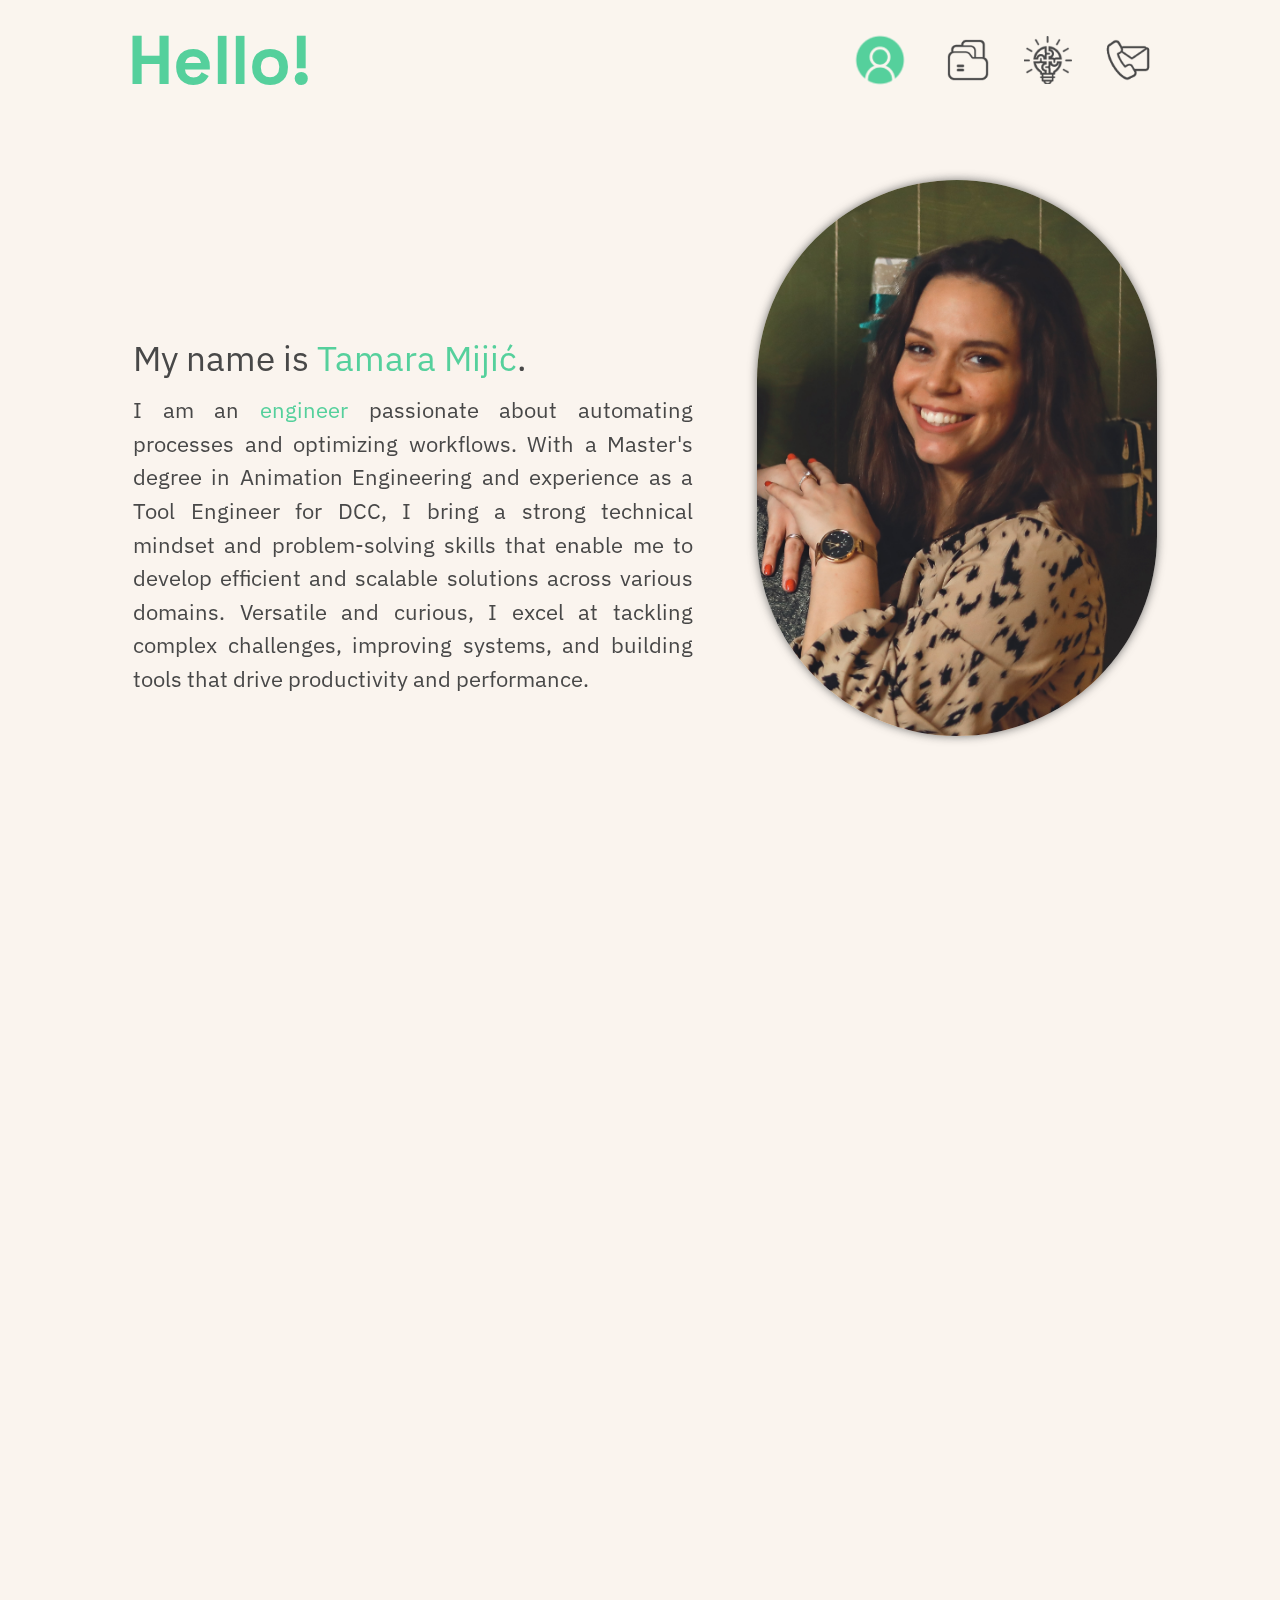
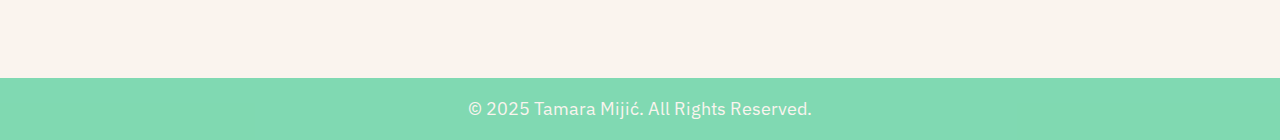
==== commit 9b58e4a1: "category clicks" ====
--- a/index.html
+++ b/index.html
@@ -62,7 +62,7 @@
                     <h2>My experience spans across multiple domains.<br>This section highlights some of the key projects I have contributed to, categorized based on my professional experience, academic background, and additional creative initiatives that showcase my creativity and technical versatility beyond tool development and 3D graphics.</h2>
                     <div>
                         <div id="playstudios" class="project-categories">
-                            <div class="category" id="multi-project-1">
+                            <div class="category" id="multi-project-1" onclick="expandCategory('1')">
                                 <h3>Professional Projects<br>as Tool Engineer</h3>
                                 <div class="multi-project-names">
                                     <p>Explore my key contributions and achievements as a Tool Engineer, where I developed solutions to streamline workflows and enhance productivity.</p>
@@ -88,7 +88,7 @@
                                 </div>
                             </div>
 -->
-                            <div class="category" id="multi-project-3">
+                            <div class="category" id="multi-project-3" onclick="expandCategory('3')">
                                 <h3>Education</h3>
                                 <div class="multi-project-names">
                                     <p>Discover my academic projects, including my Master’s and Bachelor’s theses, along with early modeling and animation works that built my foundation.</p>
@@ -103,7 +103,7 @@
                                     <a href="projects.html#education" class="projects-button">Read more</a>
                                 </div>
                             </div>
-                            <div class="category" id="multi-project-4">
+                            <div class="category" id="multi-project-4" onclick="expandCategory('4')">
                                 <h3>Additional Projects</h3>
                                 <div class="multi-project-names">
                                     <p>A showcase of my work beyond tool engineering, including web development, design, and interior visualization projects.</p>
--- a/styles.css
+++ b/styles.css
@@ -85,7 +85,7 @@
 
 /* title changed based on card content */
 #header-title {
-    font-size: var(--xxl-font-size);
+    font-size: var(--xl-font-size);
     color: var(--light-color);
 }
 
@@ -155,7 +155,7 @@
 
 .dropdown-item {
     margin: 0rem;
-    font-size: var(--xs-font-size);
+    font-size: var(--xxs-font-size);
     height: 2.8rem;
     text-align: center;
     align-content: center;
@@ -172,10 +172,8 @@
         font-size: var(--xl-font-size);
         padding-left: 0rem;
     }
-    #Menu {
-        display: none;
-    }
-}
+}
+
 
 /* only for wide screen show menu text */
 @media (min-width: 950px) {
@@ -193,15 +191,49 @@
         transform: scale(1.3);
         margin: 0.5rem 0.5rem;
     }
+    #header-title {
+        font-size: var(--xl-font-size);
+    }
+}
+
+@media (min-width: 1200px) {
+    #header-title {
+        font-size: var(--xxl-font-size);
+    }
+}
+
+@media (min-width: 751px) {
     #Menu {
         display: none;
     }
+}
+
+@media (max-width: 750px) {
+    .menu {
+        gap: 0.3rem;
+    }
+    #header-content {
+        padding: 0.3rem 1.4rem;
+    }
     #header-title {
-        font-size: var(--xxl-font-size);
+        font-size: var(--l-font-size);
+        padding-left: 0.4rem;
+    }
+    .menu-icon {
+        width: 2.1rem;
+        height: 2.1rem;
+    }
+    .menu-item:not(.active) {
+        display: none;
+    }
+    .menu-item:hover .menu-icon, .active .menu-icon {
+        transform: scale(1.25);
+        margin: 0.24rem;
     }
 }
 
 /* small screen only pops up icon and change its color */
+/*
 @media (max-width: 450px) {
     .menu {
         gap: 0.3rem;
@@ -224,6 +256,11 @@
         transform: scale(1.25);
         margin: 0.24rem;
     }
+}
+*/
+
+#header a {
+    padding-top: 0.5rem;
 }
 
 
@@ -248,6 +285,7 @@
     align-items: center;
     margin: 0;
     padding: 0;
+    padding-bottom: 0.2rem;
     overflow-x: hidden;
 }
 
@@ -447,6 +485,7 @@
     width: 100%;
     opacity: 0;
     height: 0%;
+    z-index: -1;
     transition:
         all 0.7s ease 0.1s;
 }
@@ -462,6 +501,7 @@
     text-decoration: none;
     color: var(--light-tr-color);
     font-weight: 600;
+    pointer-events: none;
 }
 
 .multi-project-names a:visited {
@@ -487,6 +527,14 @@
     transition:
         var(--transition-slow),
         opacity 0.8s ease 0.7s;
+}
+
+.category:hover .multi-project-names, .category.expanded .multi-project-names {
+    z-index: 1;   
+}
+
+.category:hover .multi-project-names a, .category.expanded .multi-project-names a {
+    pointer-events: auto;
 }
 
 .category h3 {
@@ -917,7 +965,7 @@
     }
 }
 
-@media (max-width: 950px) {
+@media (max-width: 750px) {
     .content-card {
         max-height: 30rem;
     }
@@ -1067,11 +1115,27 @@
     .content-card span.highlight {
         font-size: var(--xs-font-size) !important;
     }
+    .content-card p.highlight2 {
+        font-size: 0.85rem !important;
+        text-align: left;
+    }
 }
 
 iframe {
     flex-shrink: 0;
-}
+    min-height: 170px !important;
+    height: 253px !important;
+    max-height: 253px !important;
+}
+
+/*
+@media (max-width: 750px) {
+    iframe {
+        min-height: 170px !important;
+    }
+}
+*/
+
 
 .project-text iframe {
     margin: 0rem 2.5rem;
@@ -1080,6 +1144,7 @@
 .big-image {
     height: 22rem;
     display: flex;
+    flex-wrap: wrap;
     justify-content: space-evenly;
     align-items: center;
     margin-bottom: -0.625rem;
@@ -1141,6 +1206,24 @@
     border-radius: 3.75rem;
 }
 
+@media (max-width: 950px) {
+    .big-image {
+        height: 18rem;
+    }
+    .big-image img {
+        max-width: 500px;
+        width: 90vw;
+        height: auto;
+    }
+    .small-img {
+        width: 7rem;
+    }
+    .small-img-row {
+        gap: 0.2rem;
+        padding-top: 0.95rem;
+    }
+}
+
 .gallery-imgs {
     overflow-x: scroll;
     display: flex;
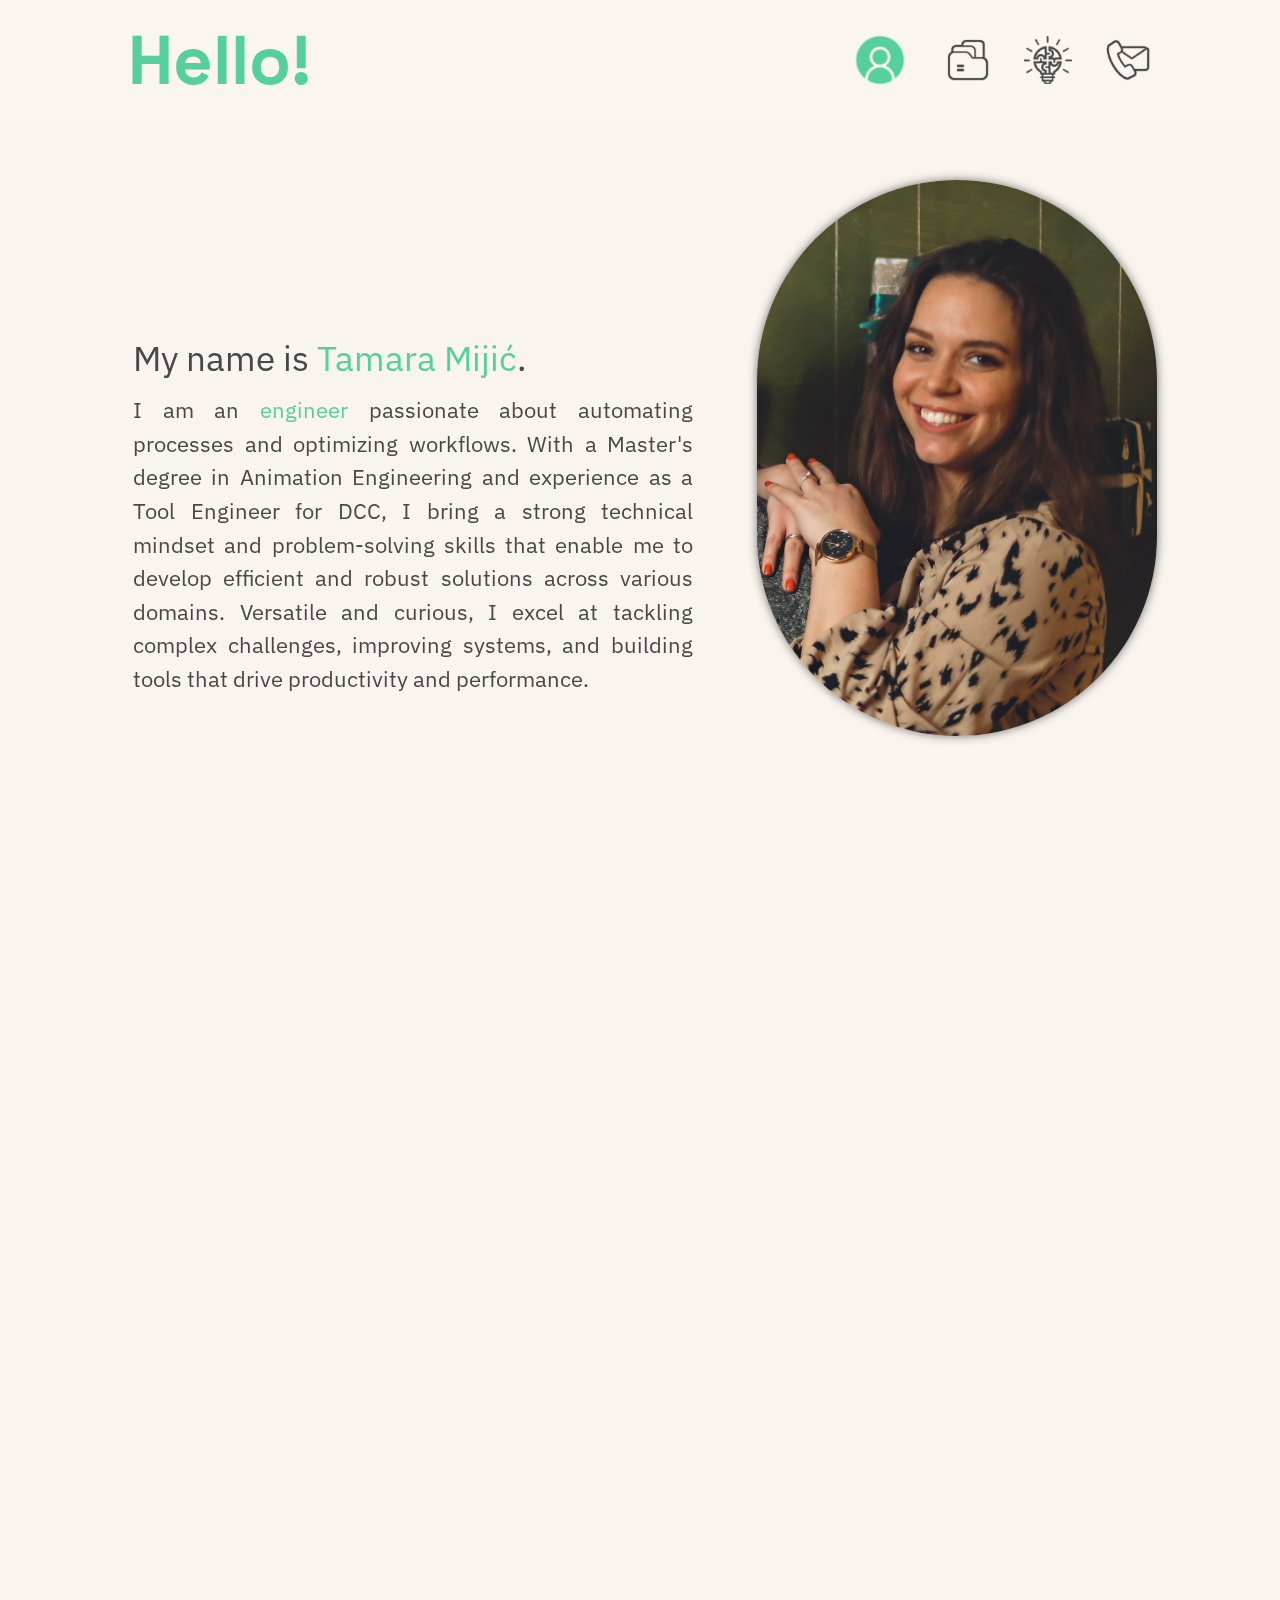
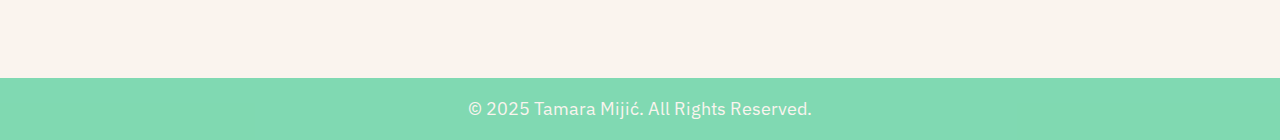
==== commit 3fefe7ca: "card translation" ====
--- a/index.html
+++ b/index.html
@@ -51,7 +51,7 @@
                 <img id="about-small-img" src="./images/tamaramijic.jpg" />
                 <div>
                     <p>My name is <span class="highlight">Tamara Mijić</span>.</p>
-                    <p>I am an <span class="highlight">engineer</span> passionate about automating processes and optimizing workflows. With a Master's degree in Animation Engineering and experience as a Tool Engineer for DCC, I bring a strong technical mindset and problem-solving skills that enable me to develop efficient and scalable solutions across various domains. Versatile and curious, I excel at tackling complex challenges, improving systems, and building tools that drive productivity and performance.</p>
+                    <p>I am an <span class="highlight">engineer</span> passionate about automating processes and optimizing workflows. With a Master's degree in Animation Engineering and experience as a Tool Engineer for DCC, I bring a strong technical mindset and problem-solving skills that enable me to develop efficient and robust solutions across various domains. Versatile and curious, I excel at tackling complex challenges, improving systems, and building tools that drive productivity and performance.</p>
                 </div>
                 <img id="about-big-img" src="./images/tamaramijic.jpg" />
             </div>
--- a/styles.css
+++ b/styles.css
@@ -299,7 +299,7 @@
     border-radius: 0.5rem;
     opacity: 0;
 /*    right: -8.125rem;*/
-/*    transform: translateX(8.125rem);*/
+    transform: translateX(8.125rem);
     will-change: opacity, transform;
     transition:
         opacity 0.5s ease-out,
@@ -319,7 +319,7 @@
 
 .visible {
     opacity: 1;
-/*    transform: translateX(0);*/
+    transform: translateX(0);
 }
 
 .highlight{
@@ -838,7 +838,7 @@
 }
 
 .project {
-    width: 12rem;
+    width: 12.3rem;
     height: 24rem;
     background: rgb(62, 62, 62, 0.5);
     border-radius: 1.9rem;
@@ -1029,6 +1029,11 @@
     display: block;
 }
 
+#pack-atlases-content img {
+    max-width: 27rem;
+    width: 77vw;
+}
+
 .content-card span.highlight {
     margin-top: 2rem !important;
     font-size: var(--m-font-size) !important;
